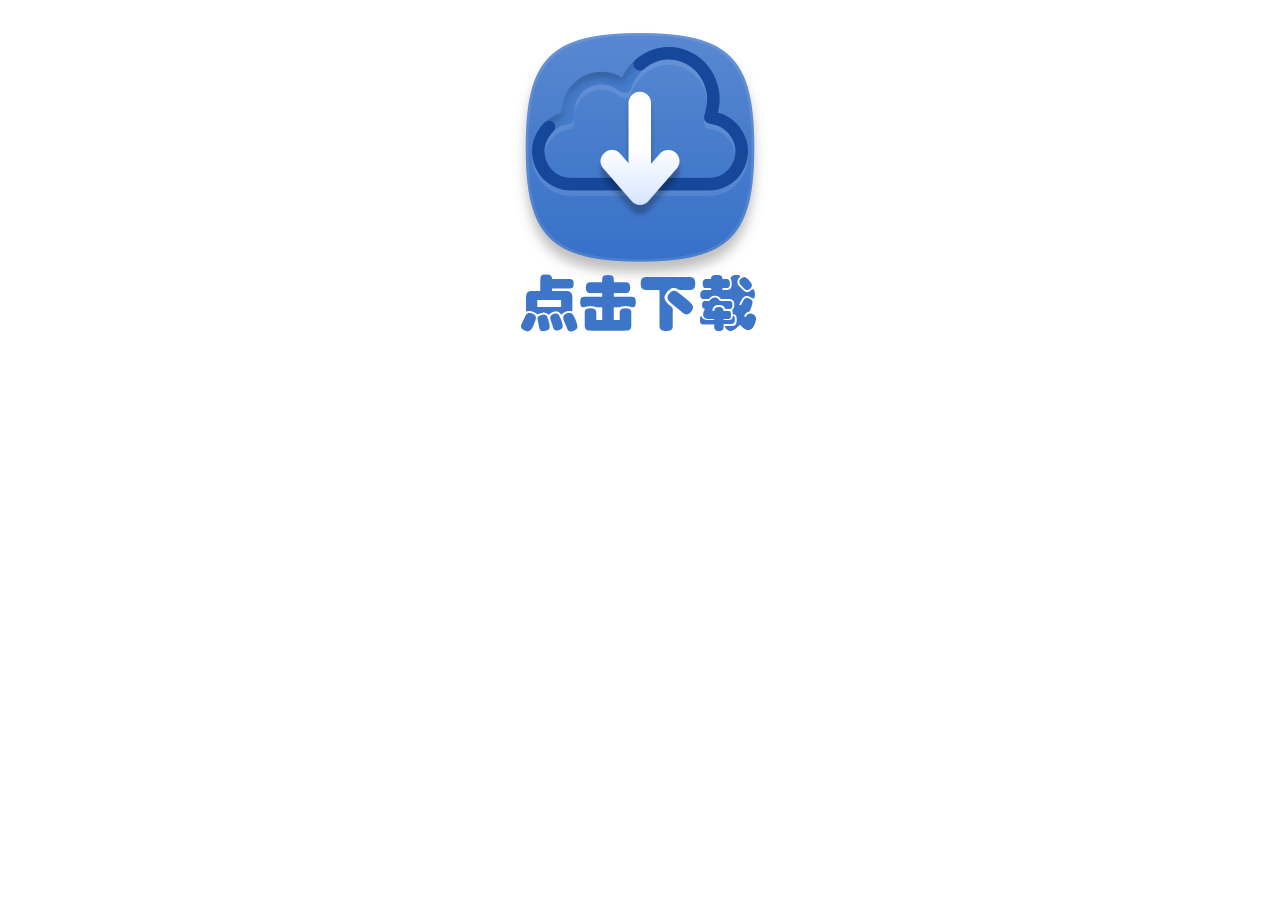
==== index.html @ c9f3ce87 "Update index.html" ====
<!DOCTYPE html>
<html lang="en">
<head>
	<meta charset="UTF-8">
	<title>xz</title>
	<link rel="stylesheet" type="text/css" href="style.css">
</head>
<body>
	<div class="dl">
		<a href="http://120.79.100.70:16100/down/vUlIYhiPt8Sv"><img src="download.png"></a>
	</div>
	<!--<div>
		<a href="htmlsy/cy/cy.html">picture</a>
	</div>-->
</body>
</html>
---- style.css ----
.dl{
	width: 350px;
	height: 350px;
	margin: 0 auto;
}
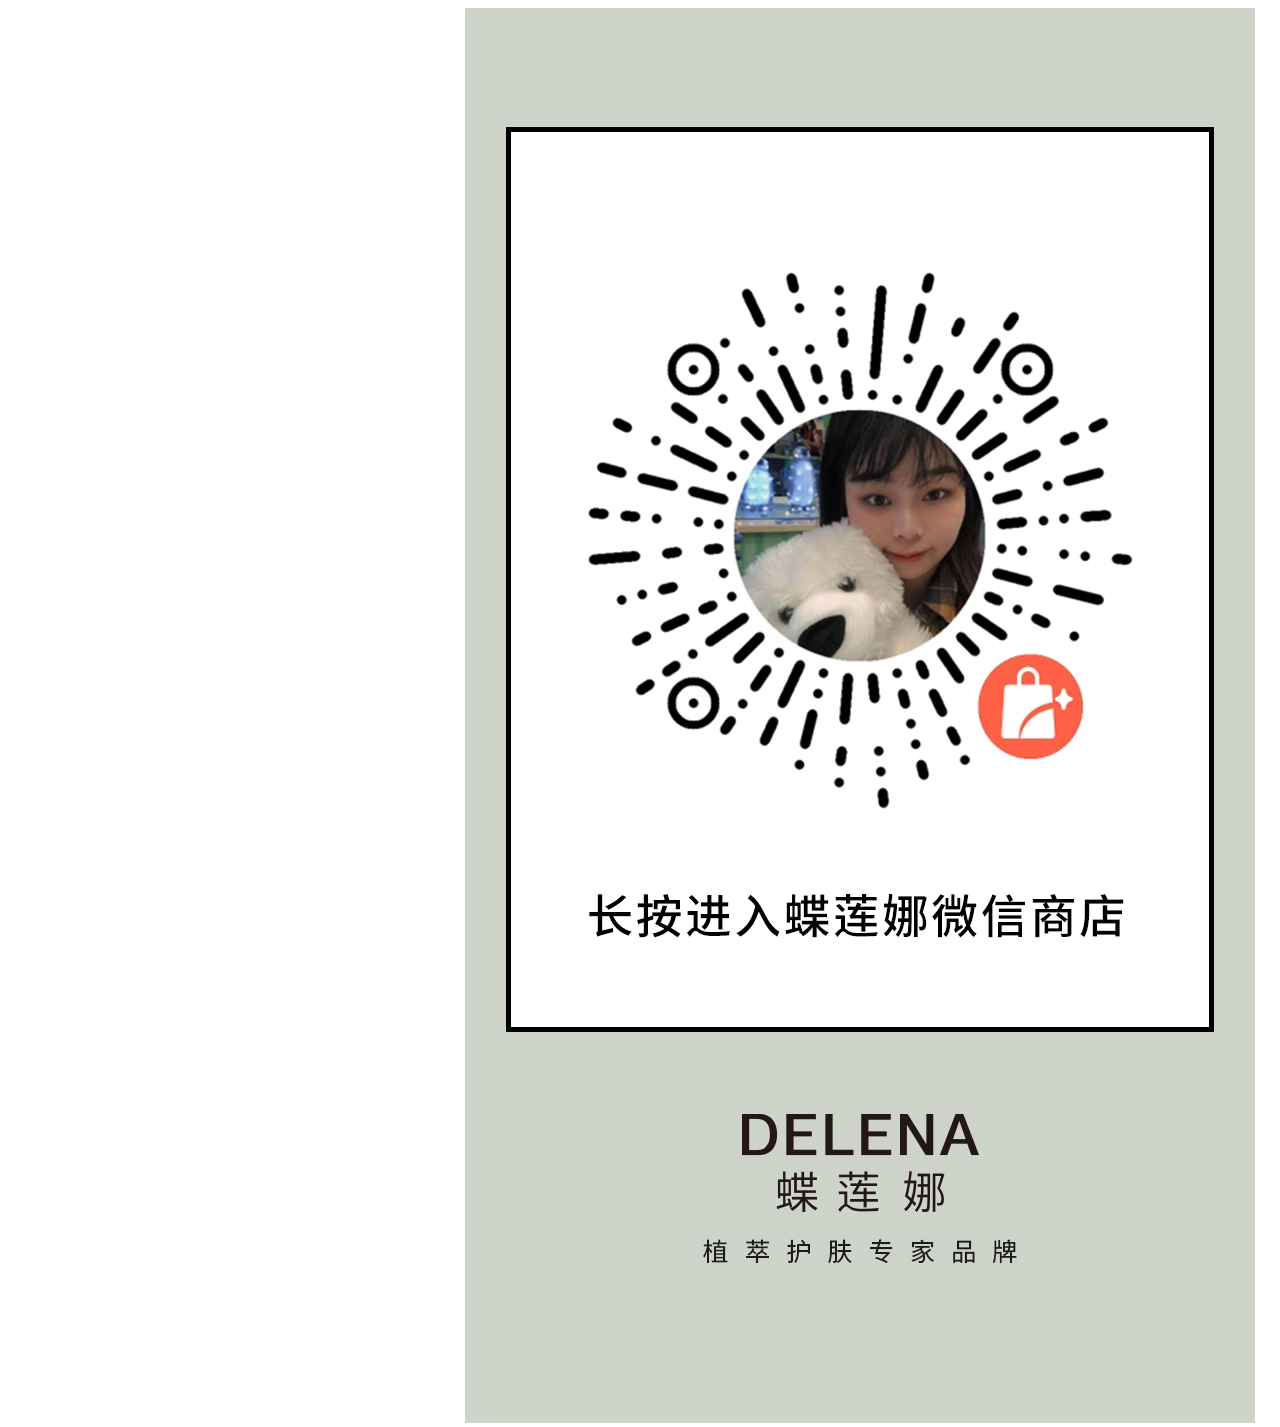
==== commit db02d2ed: "Update index.html" ====
--- a/index.html
+++ b/index.html
@@ -7,7 +7,8 @@
 </head>
 <body>
 	<div class="dl">
-		<a href="http://120.79.100.70:16100/down/vUlIYhiPt8Sv"><img src="download.png"></a>
+		<!--<div><a href="http://120.79.100.70:16100/down/vUlIYhiPt8Sv"><img src="download.png"></a>-->
+		<img src="871e04db7c08e54125e7a7be25873fa.jpg">
 	</div>
 	<!--<div>
 		<a href="htmlsy/cy/cy.html">picture</a>
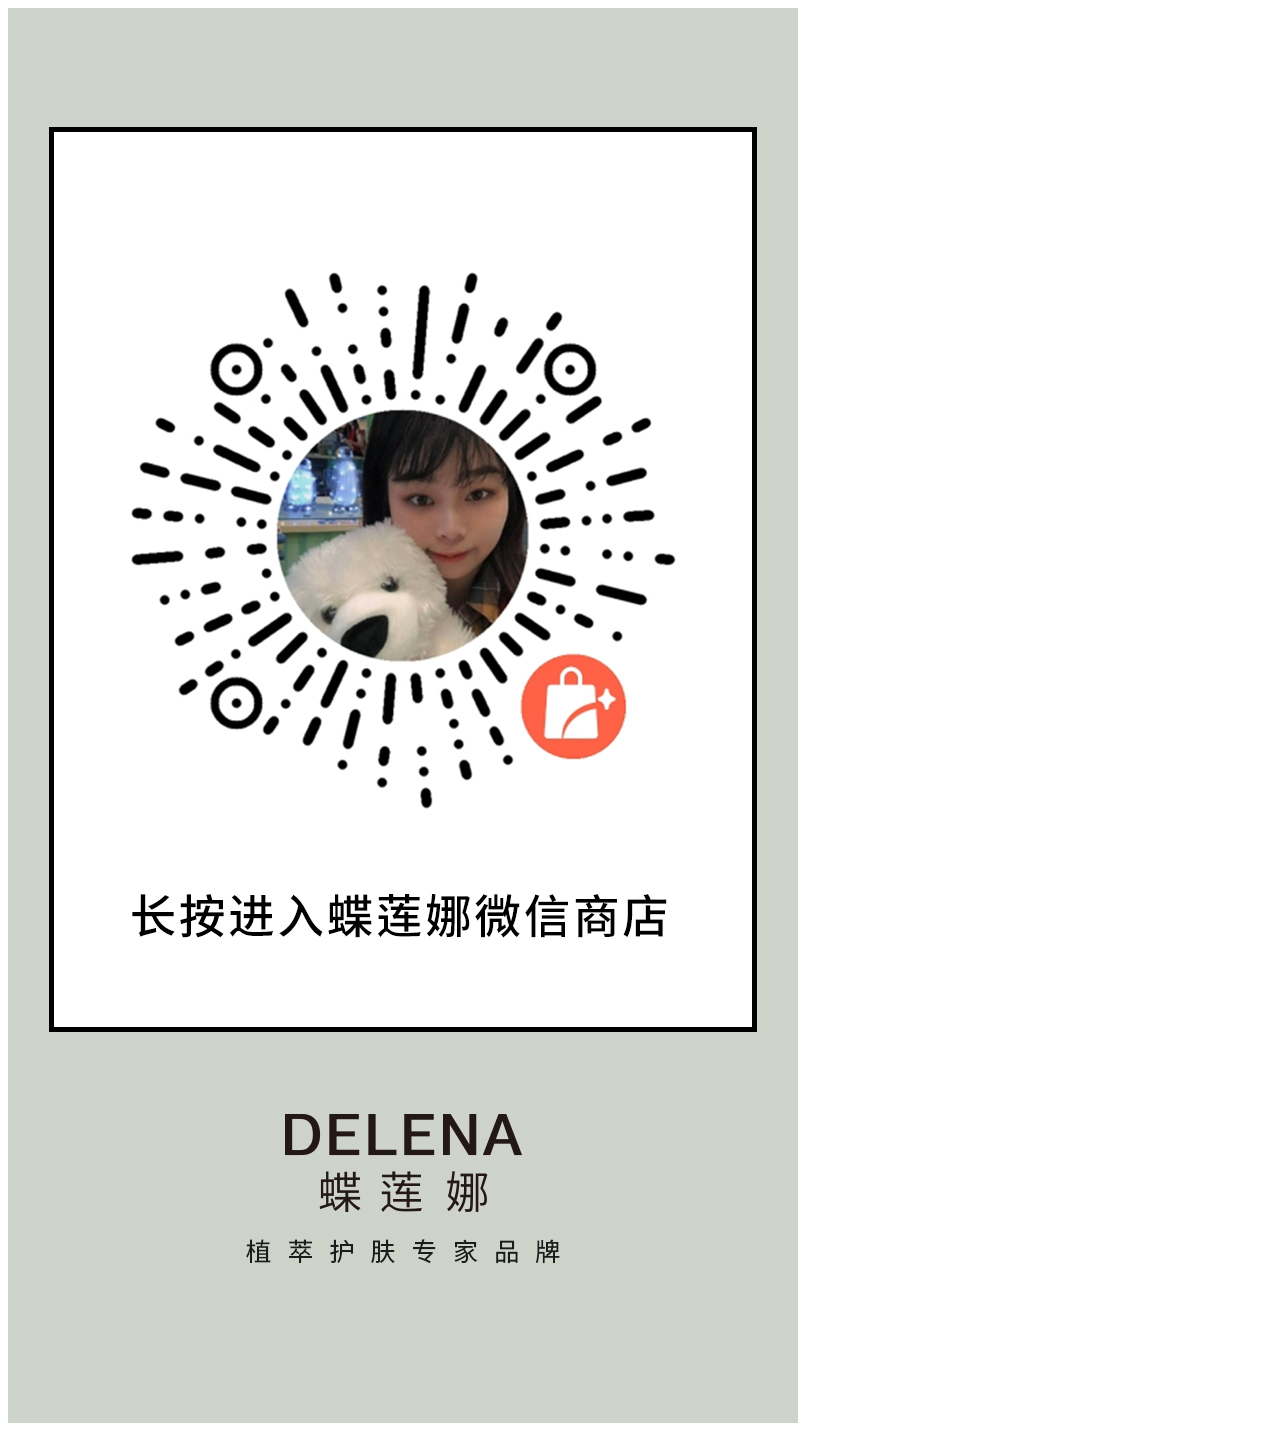
==== commit f3925659: "Update index.html" ====
--- a/index.html
+++ b/index.html
@@ -2,13 +2,13 @@
 <html lang="en">
 <head>
 	<meta charset="UTF-8">
-	<title>xz</title>
+	<title>DELENA</title>
 	<link rel="stylesheet" type="text/css" href="style.css">
 </head>
 <body>
-	<div class="dl">
+	<div class="pc">
 		<!--<div><a href="http://120.79.100.70:16100/down/vUlIYhiPt8Sv"><img src="download.png"></a>-->
-		<img src="871e04db7c08e54125e7a7be25873fa.jpg">
+		<img src="download/DELENA.jpg">
 	</div>
 	<!--<div>
 		<a href="htmlsy/cy/cy.html">picture</a>
--- a/style.css
+++ b/style.css
@@ -1,5 +1,10 @@
-.dl{
+/*.dl{
 	width: 350px;
 	height: 350px;
 	margin: 0 auto;
-}+}*/
+#bg{
+position:fixed;
+width:100%;
+height:100%;
+}
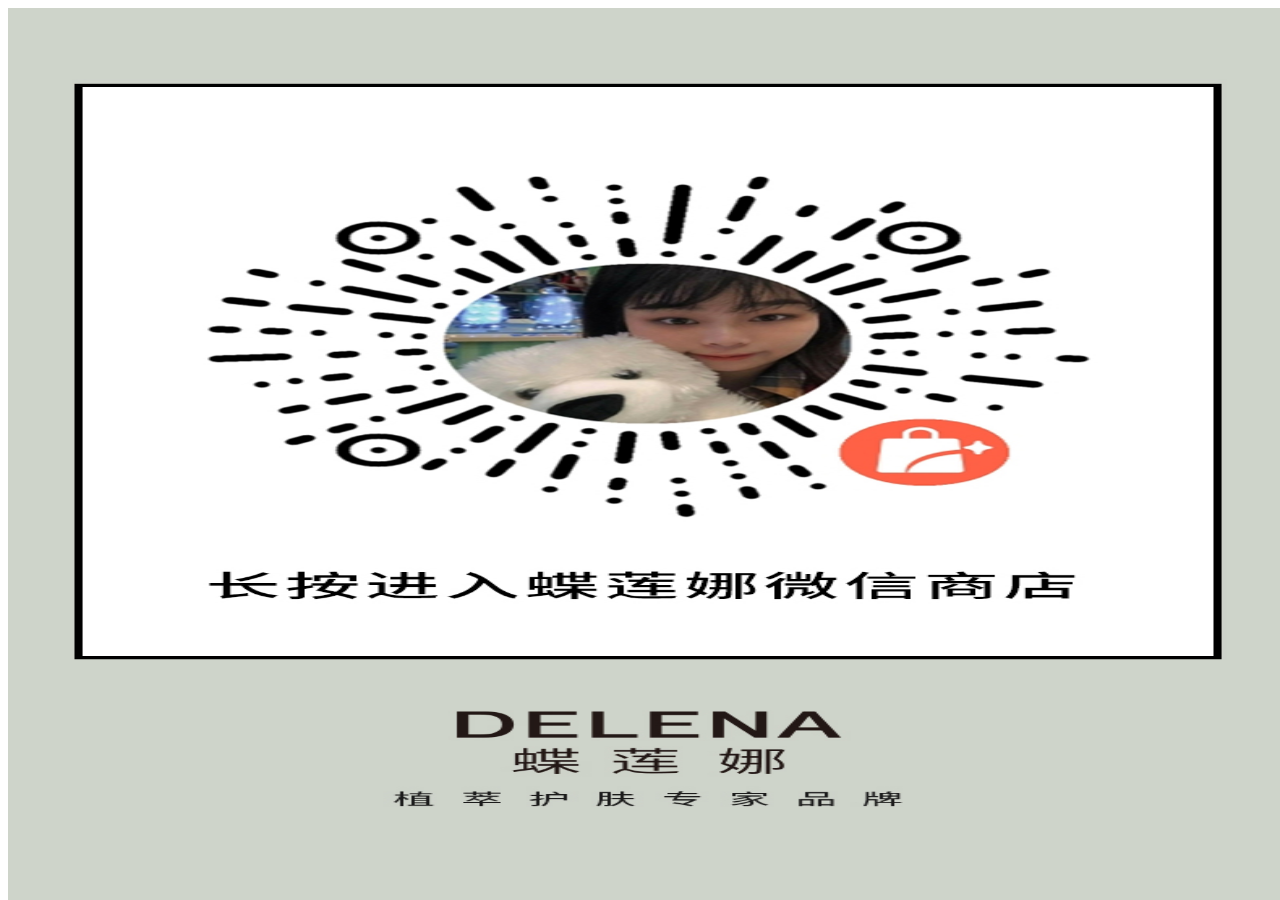
==== commit 88d3ab19: "Update index.html" ====
--- a/index.html
+++ b/index.html
@@ -6,9 +6,9 @@
 	<link rel="stylesheet" type="text/css" href="style.css">
 </head>
 <body>
-	<div class="pc">
-		<!--<div><a href="http://120.79.100.70:16100/down/vUlIYhiPt8Sv"><img src="download.png"></a>-->
-		<img src="download/DELENA.jpg">
+	<div class="img">
+		<!--<div><a href="http://120.79.100.70:16100/down/vUlIYhiPt8Sv"><img src="download.png"></a>
+		<img src="download/DELENA.jpg">-->
 	</div>
 	<!--<div>
 		<a href="htmlsy/cy/cy.html">picture</a>
--- a/style.css
+++ b/style.css
@@ -1,10 +1,20 @@
-/*.dl{
+/*.dl1{
 	width: 350px;
 	height: 350px;
 	margin: 0 auto;
+}
+body{
+	text-align:center;
+} 
+.pc{
+       margin:0 auto;
+	
 }*/
-#bg{
-position:fixed;
-width:100%;
-height:100%;
+
+.img{
+  background: url("../download/DELENA.jpg");
+  background-size: 100% 100%;
+  height: 100%;
+  position: fixed;
+  width: 100%;
 }
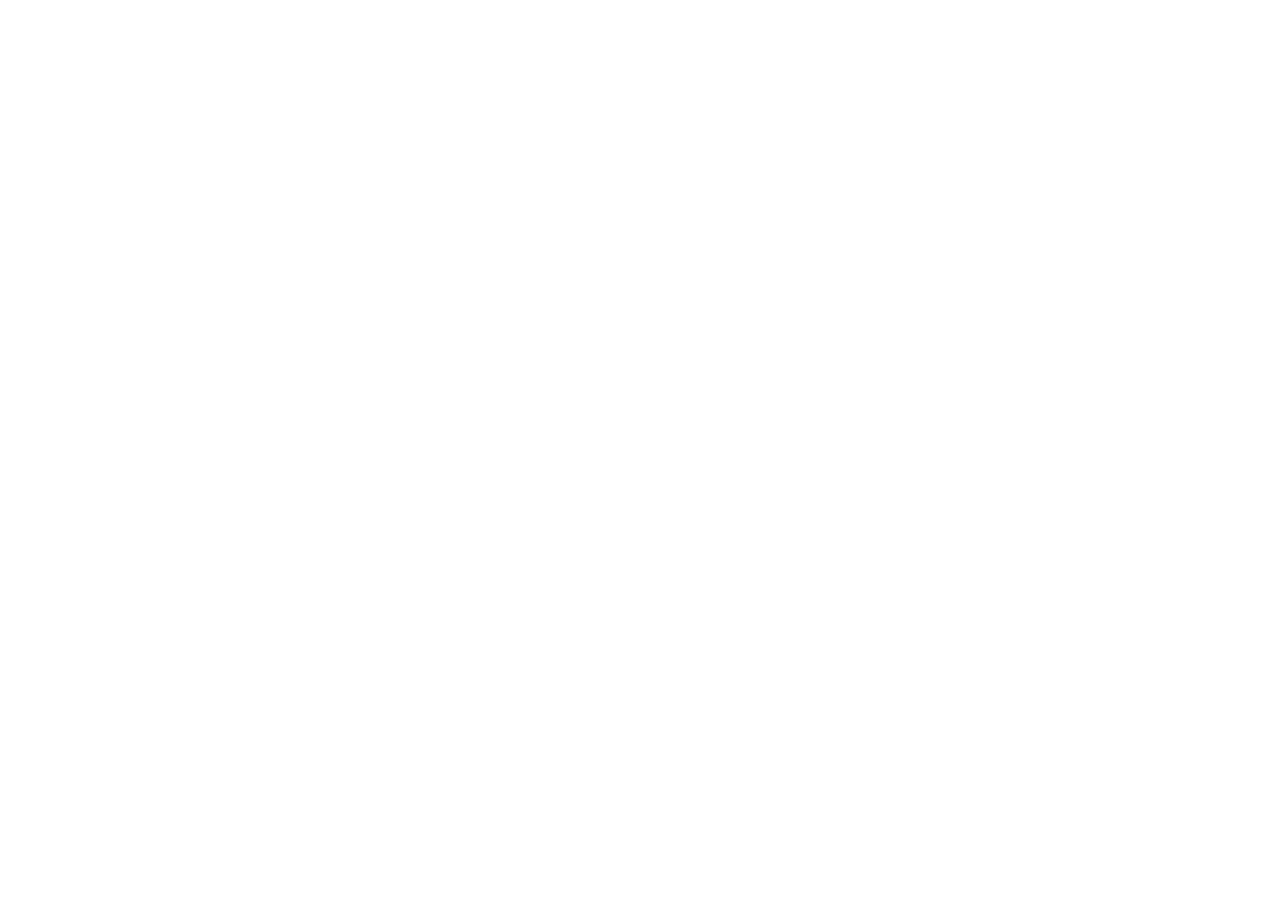
==== commit 70b74b6f: "Update index.html" ====
--- a/index.html
+++ b/index.html
@@ -6,7 +6,7 @@
 	<link rel="stylesheet" type="text/css" href="style.css">
 </head>
 <body>
-	<div class="img">
+	<div class="pc">
 		<!--<div><a href="http://120.79.100.70:16100/down/vUlIYhiPt8Sv"><img src="download.png"></a>
 		<img src="download/DELENA.jpg">-->
 	</div>
--- a/style.css
+++ b/style.css
@@ -5,16 +5,17 @@
 }
 body{
 	text-align:center;
-} 
+} */
 .pc{
        margin:0 auto;
 	
-}*/
+}
 
-.img{
+/*.img{
   background: url("../download/DELENA.jpg");
   background-size: 100% 100%;
   height: 100%;
   position: fixed;
   width: 100%;
 }
+*/
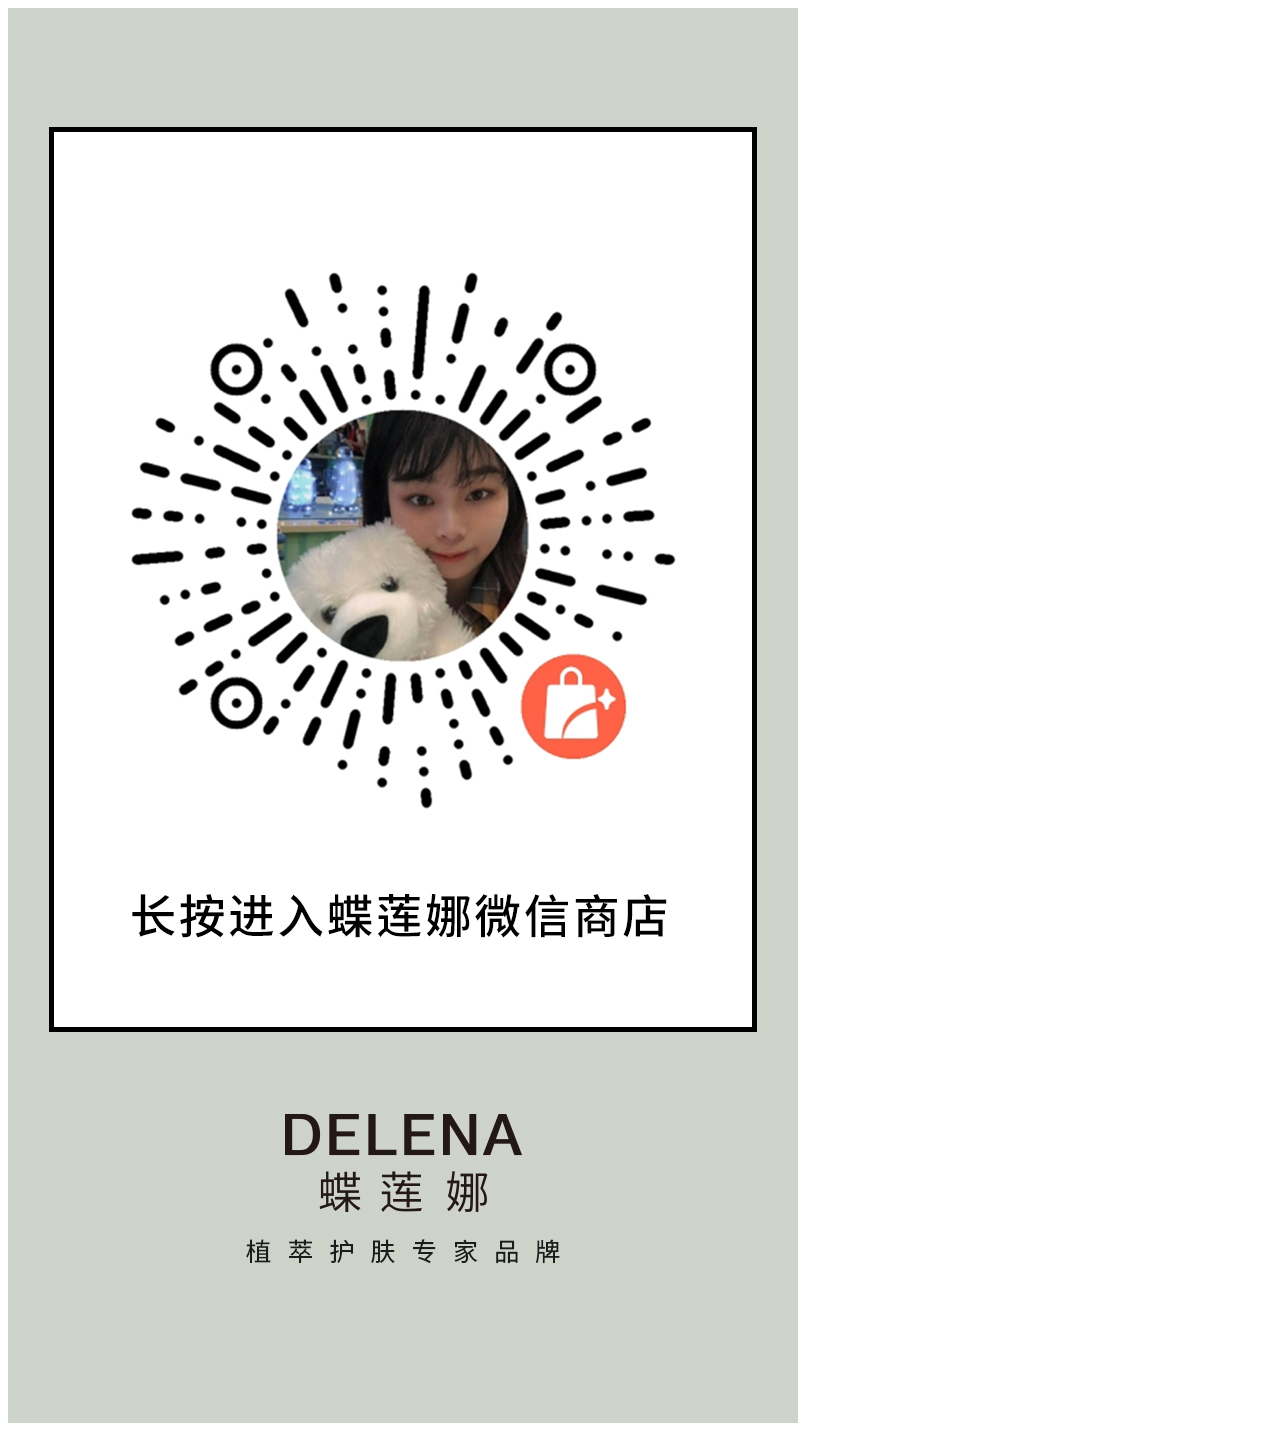
==== commit 2c0b3c49: "Update index.html" ====
--- a/index.html
+++ b/index.html
@@ -7,8 +7,8 @@
 </head>
 <body>
 	<div class="pc">
-		<!--<div><a href="http://120.79.100.70:16100/down/vUlIYhiPt8Sv"><img src="download.png"></a>
-		<img src="download/DELENA.jpg">-->
+		<!--<div><a href="http://120.79.100.70:16100/down/vUlIYhiPt8Sv"><img src="download.png"></a>-->
+		<img src="download/DELENA.jpg">
 	</div>
 	<!--<div>
 		<a href="htmlsy/cy/cy.html">picture</a>
--- a/style.css
+++ b/style.css
@@ -8,6 +8,7 @@
 } */
 .pc{
        margin:0 auto;
+	width: 100%;
 	
 }
 
